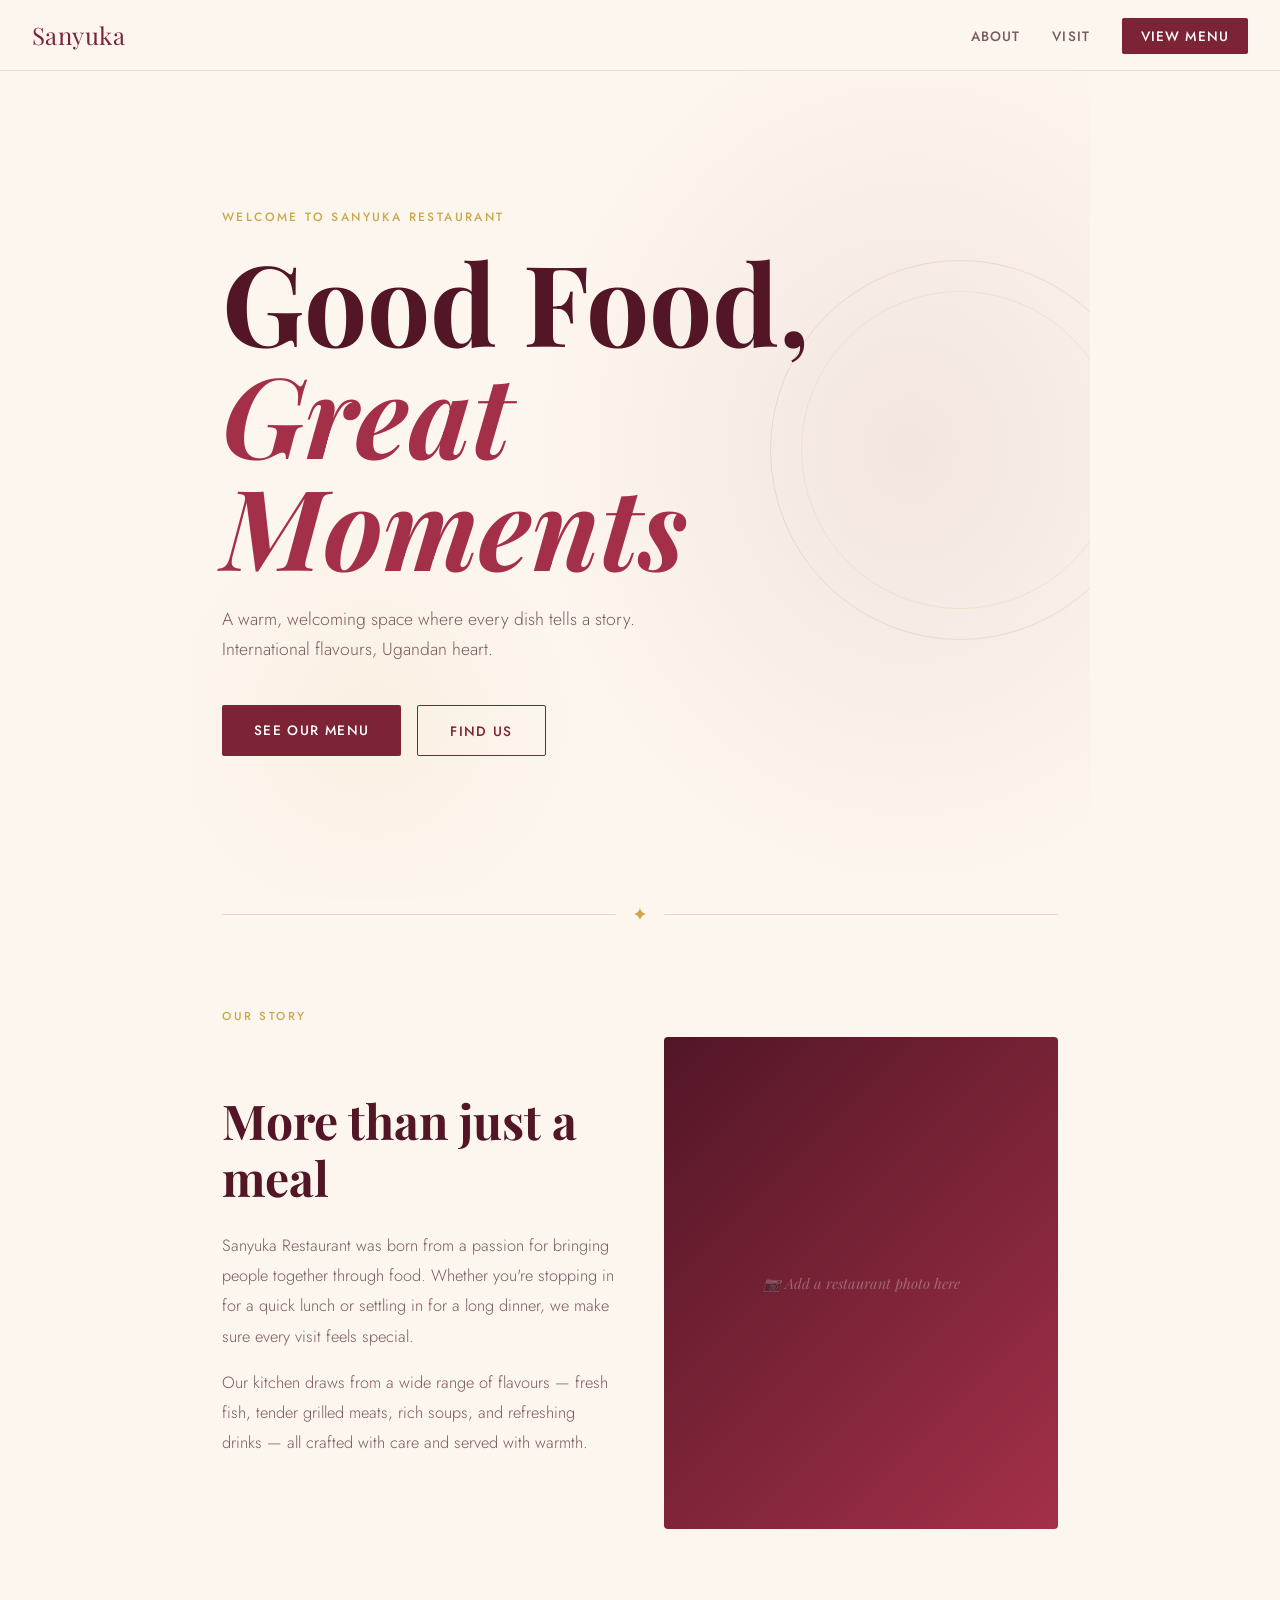
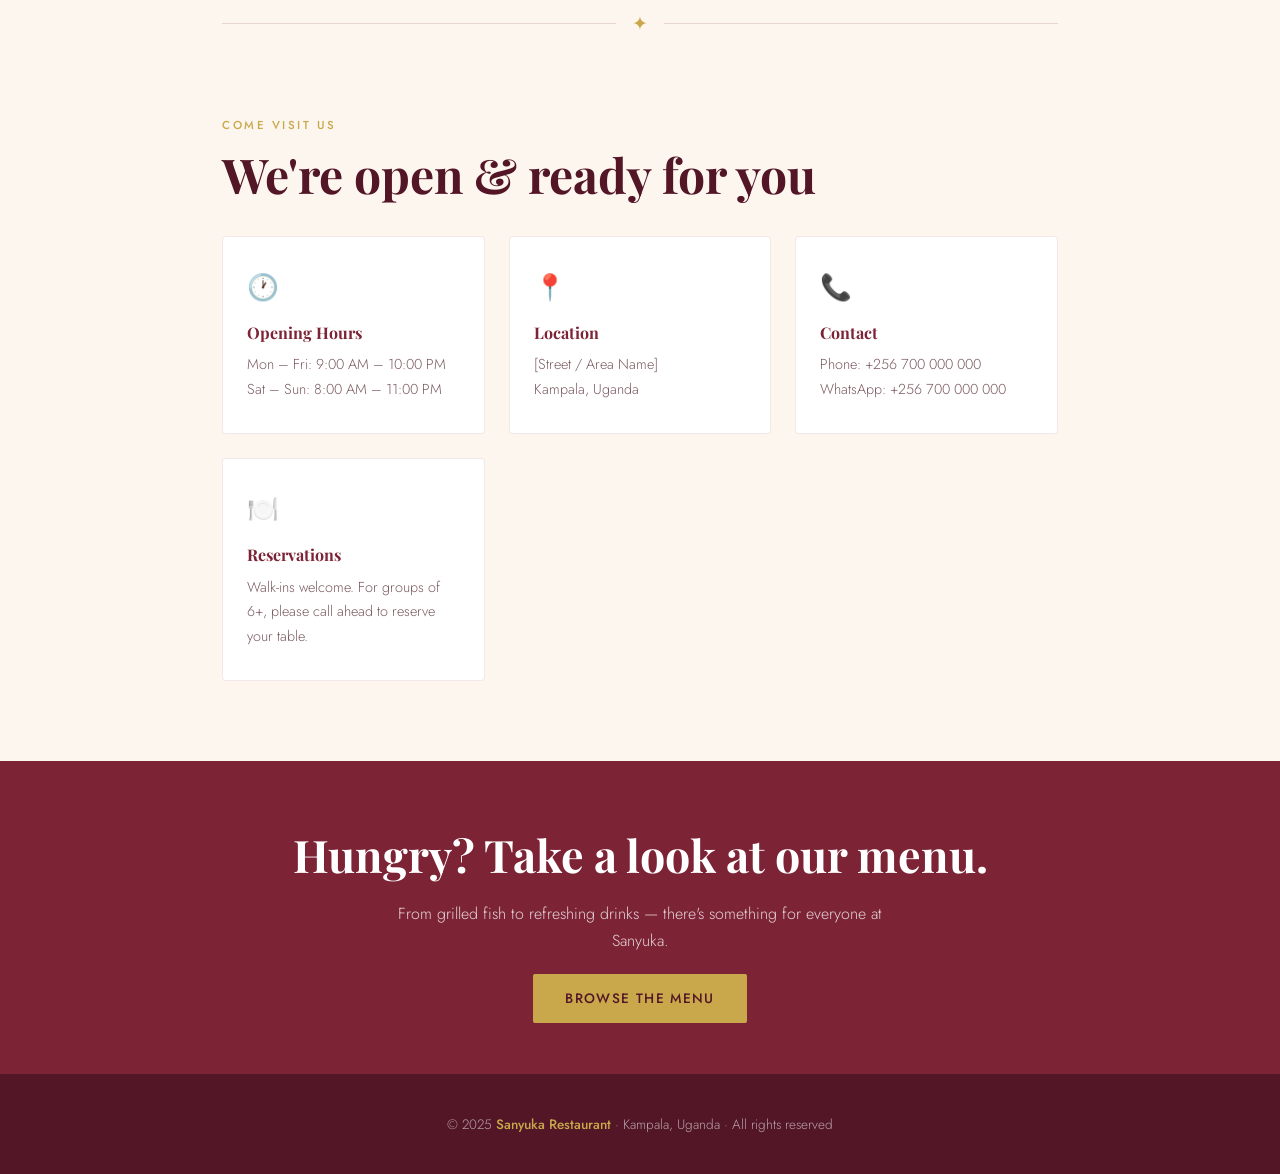
==== index.html @ 858dbd20 "intial" ====
<!DOCTYPE html>
<html lang="en">
<head>
  <meta charset="UTF-8" />
  <meta name="viewport" content="width=device-width, initial-scale=1.0" />
  <title>Sanyuka Restaurant</title>
  <link rel="preconnect" href="https://fonts.googleapis.com" />
  <link rel="preconnect" href="https://fonts.gstatic.com" crossorigin />
  <link href="https://fonts.googleapis.com/css2?family=Playfair+Display:ital,wght@0,400;0,700;1,400&family=Jost:wght@300;400;500&display=swap" rel="stylesheet" />
  <style>
    :root {
      --maroon:       #7c2335;
      --maroon-light: #a33048;
      --maroon-dark:  #521626;
      --cream:        #fdf6ee;
      --gold:         #c9a84c;
      --text:         #2a1a1e;
      --text-muted:   #7a5a60;
      --white:        #ffffff;
    }

    *, *::before, *::after { box-sizing: border-box; margin: 0; padding: 0; }

    html { scroll-behavior: smooth; }

    body {
      font-family: 'Jost', sans-serif;
      background: var(--cream);
      color: var(--text);
      overflow-x: hidden;
    }

    /* ── NAV ── */
    nav {
      position: fixed;
      top: 0; left: 0; right: 0;
      z-index: 100;
      display: flex;
      justify-content: space-between;
      align-items: center;
      padding: 1.2rem 2rem;
      background: rgba(253,246,238,0.92);
      backdrop-filter: blur(8px);
      border-bottom: 1px solid rgba(124,35,53,0.12);
    }

    .nav-logo {
      font-family: 'Playfair Display', serif;
      font-size: 1.5rem;
      color: var(--maroon);
      text-decoration: none;
      letter-spacing: 0.02em;
    }

    .nav-links {
      display: flex;
      gap: 2rem;
      list-style: none;
    }

    .nav-links a {
      text-decoration: none;
      color: var(--text-muted);
      font-size: 0.85rem;
      font-weight: 500;
      letter-spacing: 0.08em;
      text-transform: uppercase;
      transition: color 0.2s;
    }

    .nav-links a:hover { color: var(--maroon); }

    .nav-links .cta {
      background: var(--maroon);
      color: var(--white) !important;
      padding: 0.5rem 1.2rem;
      border-radius: 2px;
    }

    .nav-links .cta:hover { background: var(--maroon-light); }

    /* ── HERO ── */
    .hero {
      min-height: 100vh;
      display: flex;
      flex-direction: column;
      justify-content: center;
      align-items: flex-start;
      padding: 8rem 2rem 4rem;
      position: relative;
      overflow: hidden;
    }

    .hero::before {
      content: '';
      position: absolute;
      inset: 0;
      background:
        radial-gradient(ellipse 60% 70% at 80% 50%, rgba(124,35,53,0.08) 0%, transparent 70%),
        radial-gradient(ellipse 40% 40% at 20% 80%, rgba(201,168,76,0.07) 0%, transparent 60%);
      pointer-events: none;
    }

    .hero-tag {
      font-size: 0.75rem;
      letter-spacing: 0.2em;
      text-transform: uppercase;
      color: var(--gold);
      font-weight: 500;
      margin-bottom: 1.2rem;
      opacity: 0;
      animation: fadeUp 0.8s 0.2s forwards;
    }

    .hero h1 {
      font-family: 'Playfair Display', serif;
      font-size: clamp(3.5rem, 10vw, 7rem);
      line-height: 1.0;
      color: var(--maroon-dark);
      max-width: 700px;
      opacity: 0;
      animation: fadeUp 0.8s 0.4s forwards;
    }

    .hero h1 em {
      font-style: italic;
      color: var(--maroon-light);
    }

    .hero-sub {
      margin-top: 1.5rem;
      font-size: 1.1rem;
      color: var(--text-muted);
      max-width: 420px;
      line-height: 1.7;
      font-weight: 300;
      opacity: 0;
      animation: fadeUp 0.8s 0.6s forwards;
    }

    .hero-actions {
      margin-top: 2.5rem;
      display: flex;
      gap: 1rem;
      flex-wrap: wrap;
      opacity: 0;
      animation: fadeUp 0.8s 0.8s forwards;
    }

    .btn-primary {
      background: var(--maroon);
      color: var(--white);
      padding: 0.9rem 2rem;
      border: none;
      border-radius: 2px;
      font-family: 'Jost', sans-serif;
      font-size: 0.85rem;
      font-weight: 500;
      letter-spacing: 0.1em;
      text-transform: uppercase;
      text-decoration: none;
      cursor: pointer;
      transition: background 0.2s, transform 0.2s;
    }

    .btn-primary:hover { background: var(--maroon-light); transform: translateY(-1px); }

    .btn-outline {
      background: transparent;
      color: var(--maroon);
      padding: 0.9rem 2rem;
      border: 1.5px solid var(--maroon);
      border-radius: 2px;
      font-family: 'Jost', sans-serif;
      font-size: 0.85rem;
      font-weight: 500;
      letter-spacing: 0.1em;
      text-transform: uppercase;
      text-decoration: none;
      cursor: pointer;
      transition: background 0.2s, color 0.2s, transform 0.2s;
    }

    .btn-outline:hover {
      background: var(--maroon);
      color: var(--white);
      transform: translateY(-1px);
    }

    /* decorative line */
    .hero-deco {
      position: absolute;
      right: -60px;
      top: 50%;
      transform: translateY(-50%);
      width: 380px;
      height: 380px;
      border-radius: 50%;
      border: 1px solid rgba(124,35,53,0.1);
      opacity: 0;
      animation: fadeIn 1.2s 1s forwards;
    }

    .hero-deco::before {
      content: '';
      position: absolute;
      inset: 30px;
      border-radius: 50%;
      border: 1px solid rgba(201,168,76,0.15);
    }

    /* ── DIVIDER ── */
    .divider {
      display: flex;
      align-items: center;
      gap: 1rem;
      padding: 0 2rem;
      margin: 0 auto;
      max-width: 900px;
    }

    .divider::before, .divider::after {
      content: '';
      flex: 1;
      height: 1px;
      background: rgba(124,35,53,0.15);
    }

    .divider span {
      color: var(--gold);
      font-size: 1.2rem;
    }

    /* ── SECTIONS ── */
    section {
      padding: 5rem 2rem;
      max-width: 900px;
      margin: 0 auto;
    }

    .section-label {
      font-size: 0.72rem;
      letter-spacing: 0.22em;
      text-transform: uppercase;
      color: var(--gold);
      font-weight: 500;
      margin-bottom: 0.8rem;
    }

    .section-title {
      font-family: 'Playfair Display', serif;
      font-size: clamp(2rem, 5vw, 3rem);
      color: var(--maroon-dark);
      line-height: 1.2;
      margin-bottom: 1.5rem;
    }

    /* ── ABOUT ── */
    .about-grid {
      display: grid;
      grid-template-columns: 1fr 1fr;
      gap: 3rem;
      align-items: center;
    }

    .about-text p {
      color: var(--text-muted);
      line-height: 1.85;
      font-weight: 300;
      font-size: 1.02rem;
      margin-bottom: 1rem;
    }

    .about-img {
      aspect-ratio: 4/5;
      background: linear-gradient(135deg, var(--maroon-dark), var(--maroon-light));
      border-radius: 4px;
      display: flex;
      align-items: center;
      justify-content: center;
      color: rgba(255,255,255,0.3);
      font-family: 'Playfair Display', serif;
      font-style: italic;
      font-size: 0.9rem;
      text-align: center;
      padding: 2rem;
    }

    /* ── INFO CARDS ── */
    .info-grid {
      display: grid;
      grid-template-columns: repeat(auto-fit, minmax(220px, 1fr));
      gap: 1.5rem;
      margin-top: 2rem;
    }

    .info-card {
      background: var(--white);
      border: 1px solid rgba(124,35,53,0.1);
      border-radius: 4px;
      padding: 2rem 1.5rem;
      transition: box-shadow 0.2s, transform 0.2s;
    }

    .info-card:hover {
      box-shadow: 0 8px 32px rgba(124,35,53,0.1);
      transform: translateY(-2px);
    }

    .info-icon {
      font-size: 1.6rem;
      margin-bottom: 1rem;
    }

    .info-card h3 {
      font-family: 'Playfair Display', serif;
      font-size: 1rem;
      color: var(--maroon);
      margin-bottom: 0.6rem;
    }

    .info-card p {
      color: var(--text-muted);
      font-size: 0.9rem;
      line-height: 1.7;
      font-weight: 300;
    }

    /* ── HIGHLIGHT STRIP ── */
    .strip {
      background: var(--maroon);
      color: var(--white);
      text-align: center;
      padding: 4rem 2rem;
    }

    .strip h2 {
      font-family: 'Playfair Display', serif;
      font-size: clamp(1.8rem, 4vw, 2.8rem);
      margin-bottom: 1rem;
    }

    .strip p {
      font-size: 1rem;
      font-weight: 300;
      opacity: 0.8;
      max-width: 500px;
      margin: 0 auto 2rem;
      line-height: 1.7;
    }

    .strip .btn-primary {
      background: var(--gold);
      color: var(--maroon-dark);
    }

    .strip .btn-primary:hover { background: #d4b055; }

    /* ── FOOTER ── */
    footer {
      background: var(--maroon-dark);
      color: rgba(255,255,255,0.6);
      text-align: center;
      padding: 2.5rem 2rem;
      font-size: 0.85rem;
      font-weight: 300;
    }

    footer strong {
      color: var(--gold);
      font-weight: 500;
    }

    /* ── ANIMATIONS ── */
    @keyframes fadeUp {
      from { opacity: 0; transform: translateY(24px); }
      to   { opacity: 1; transform: translateY(0); }
    }

    @keyframes fadeIn {
      from { opacity: 0; }
      to   { opacity: 1; }
    }

    /* ── MOBILE ── */
    @media (max-width: 640px) {
      .nav-links { gap: 1rem; }
      .nav-links li:not(:last-child) { display: none; }

      .about-grid { grid-template-columns: 1fr; }
      .about-img { aspect-ratio: 16/9; }

      .hero { padding-top: 6rem; }
      .hero-deco { display: none; }
    }
  </style>
</head>
<body>

  <!-- NAV -->
  <nav>
    <a href="index.html" class="nav-logo">Sanyuka</a>
    <ul class="nav-links">
      <li><a href="#about">About</a></li>
      <li><a href="#visit">Visit</a></li>
      <li><a href="menu.html" class="cta">View Menu</a></li>
    </ul>
  </nav>

  <!-- HERO -->
  <section class="hero">
    <p class="hero-tag">Welcome to Sanyuka Restaurant</p>
    <h1>Good Food,<br /><em>Great Moments</em></h1>
    <p class="hero-sub">
      <!-- PLACEHOLDER: Add a 1–2 sentence description of the restaurant -->
      A warm, welcoming space where every dish tells a story. International flavours, Ugandan heart.
    </p>
    <div class="hero-actions">
      <a href="menu.html" class="btn-primary">See Our Menu</a>
      <a href="#visit" class="btn-outline">Find Us</a>
    </div>
    <div class="hero-deco"></div>
  </section>

  <div class="divider"><span>✦</span></div>

  <!-- ABOUT -->
  <section id="about">
    <p class="section-label">Our Story</p>
    <div class="about-grid">
      <div class="about-text">
        <h2 class="section-title">More than just a meal</h2>
        <p>
          <!-- PLACEHOLDER: Replace with real restaurant story -->
          Sanyuka Restaurant was born from a passion for bringing people together through food. Whether you're stopping in for a quick lunch or settling in for a long dinner, we make sure every visit feels special.
        </p>
        <p>
          <!-- PLACEHOLDER: Optional second paragraph -->
          Our kitchen draws from a wide range of flavours — fresh fish, tender grilled meats, rich soups, and refreshing drinks — all crafted with care and served with warmth.
        </p>
      </div>
      <div class="about-img">
        <!-- PLACEHOLDER: Replace with an actual restaurant photo -->
        📷 Add a restaurant photo here
      </div>
    </div>
  </section>

  <div class="divider"><span>✦</span></div>

  <!-- VISIT INFO -->
  <section id="visit">
    <p class="section-label">Come Visit Us</p>
    <h2 class="section-title">We're open & ready for you</h2>
    <div class="info-grid">

      <div class="info-card">
        <div class="info-icon">🕐</div>
        <h3>Opening Hours</h3>
        <p>
          <!-- PLACEHOLDER: Replace with actual hours -->
          Mon – Fri: 9:00 AM – 10:00 PM<br />
          Sat – Sun: 8:00 AM – 11:00 PM
        </p>
      </div>

      <div class="info-card">
        <div class="info-icon">📍</div>
        <h3>Location</h3>
        <p>
          <!-- PLACEHOLDER: Replace with real address -->
          [Street / Area Name]<br />
          Kampala, Uganda
        </p>
      </div>

      <div class="info-card">
        <div class="info-icon">📞</div>
        <h3>Contact</h3>
        <p>
          <!-- PLACEHOLDER: Replace with real number -->
          Phone: +256 700 000 000<br />
          WhatsApp: +256 700 000 000
        </p>
      </div>

      <div class="info-card">
        <div class="info-icon">🍽️</div>
        <h3>Reservations</h3>
        <p>
          <!-- PLACEHOLDER: Update if reservations policy changes -->
          Walk-ins welcome. For groups of 6+, please call ahead to reserve your table.
        </p>
      </div>

    </div>
  </section>

  <!-- STRIP CTA -->
  <div class="strip">
    <h2>Hungry? Take a look at our menu.</h2>
    <p>From grilled fish to refreshing drinks — there's something for everyone at Sanyuka.</p>
    <a href="menu.html" class="btn-primary">Browse the Menu</a>
  </div>

  <!-- FOOTER -->
  <footer>
    <p>© 2025 <strong>Sanyuka Restaurant</strong> · Kampala, Uganda · All rights reserved</p>
  </footer>

</body>
</html>
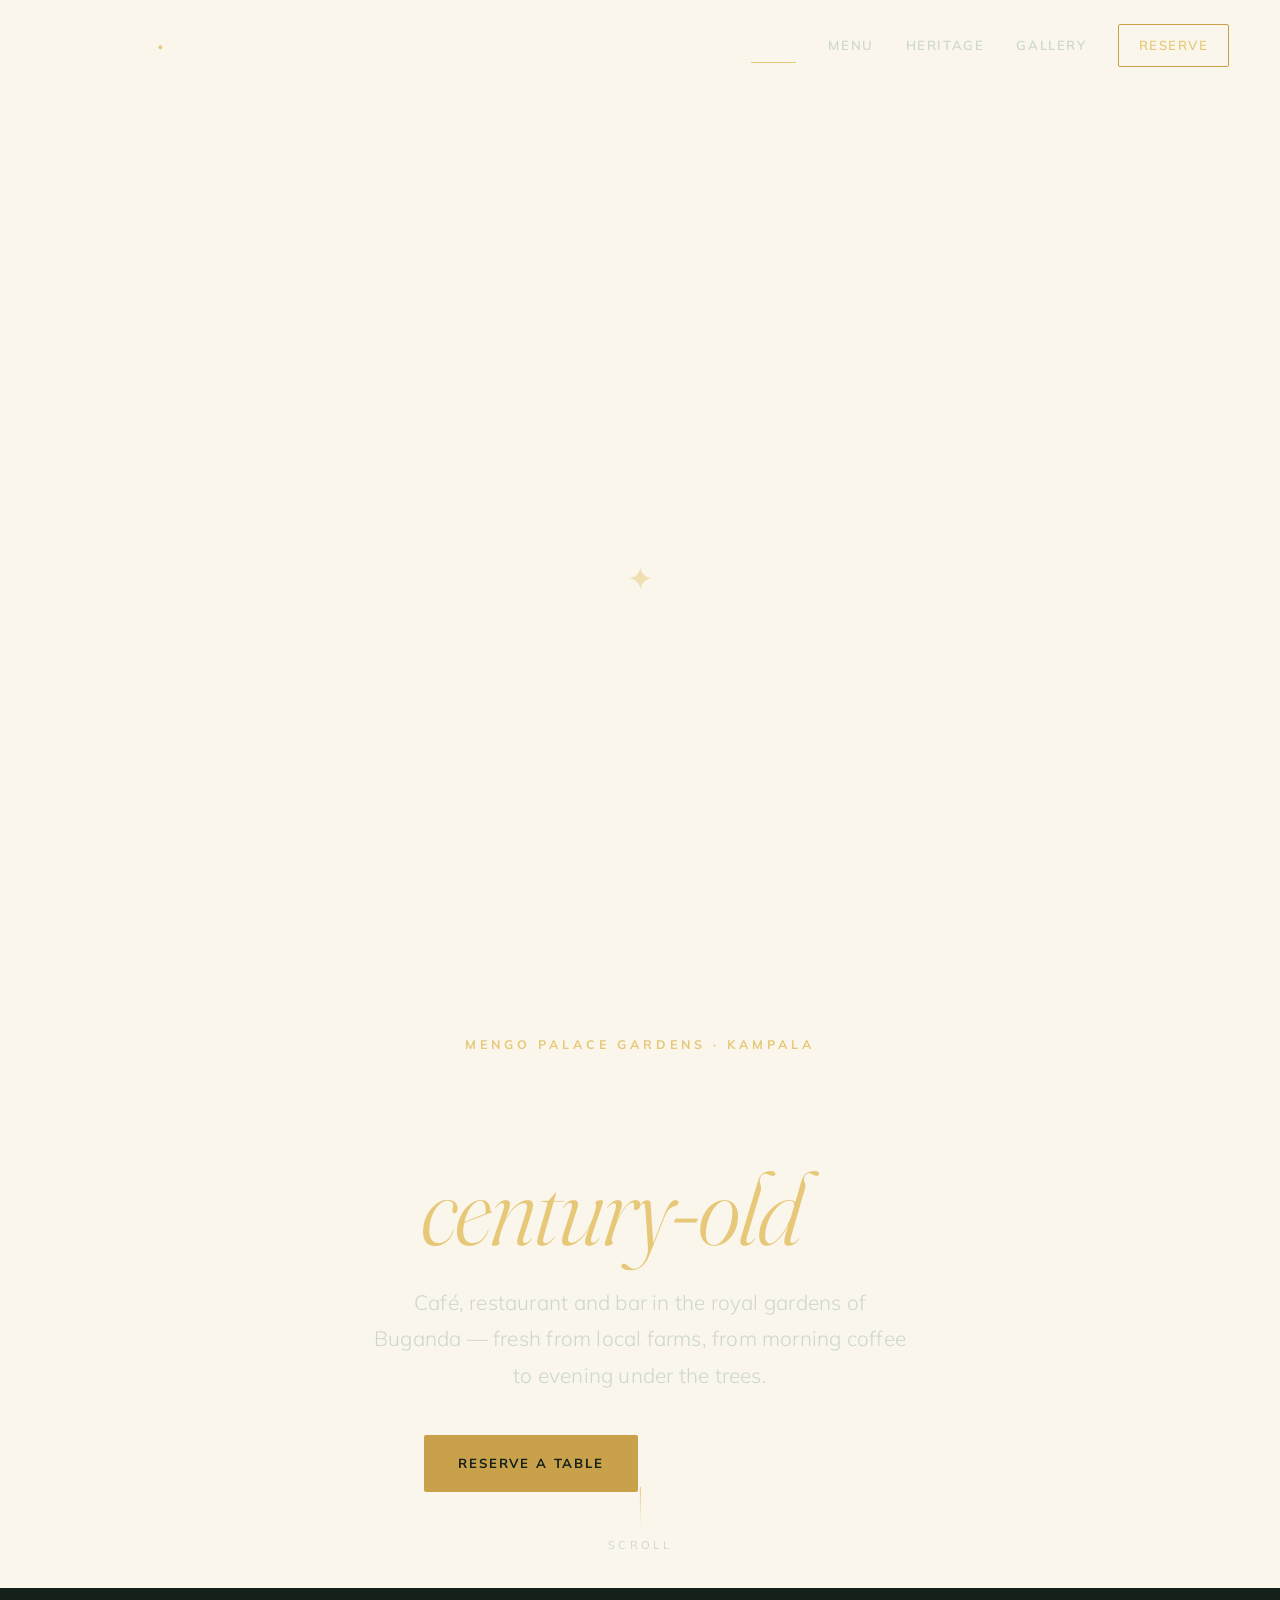
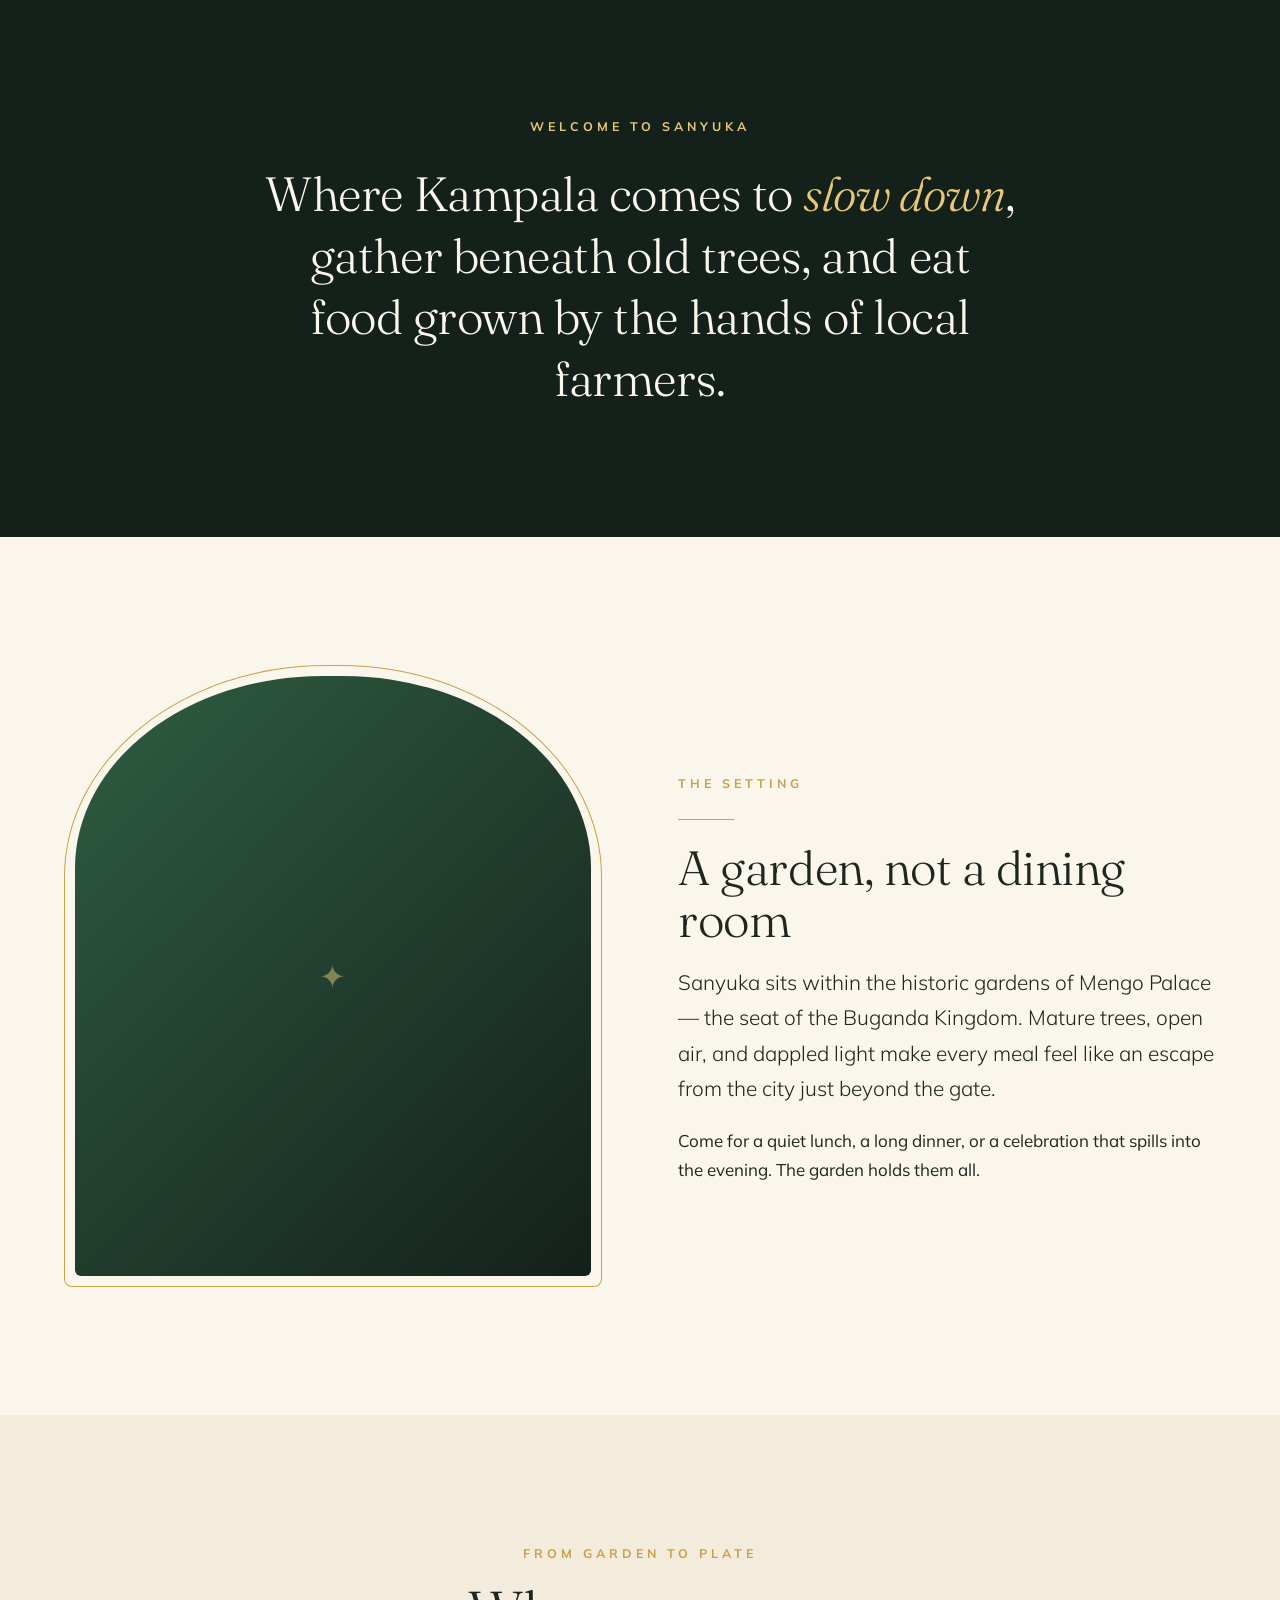
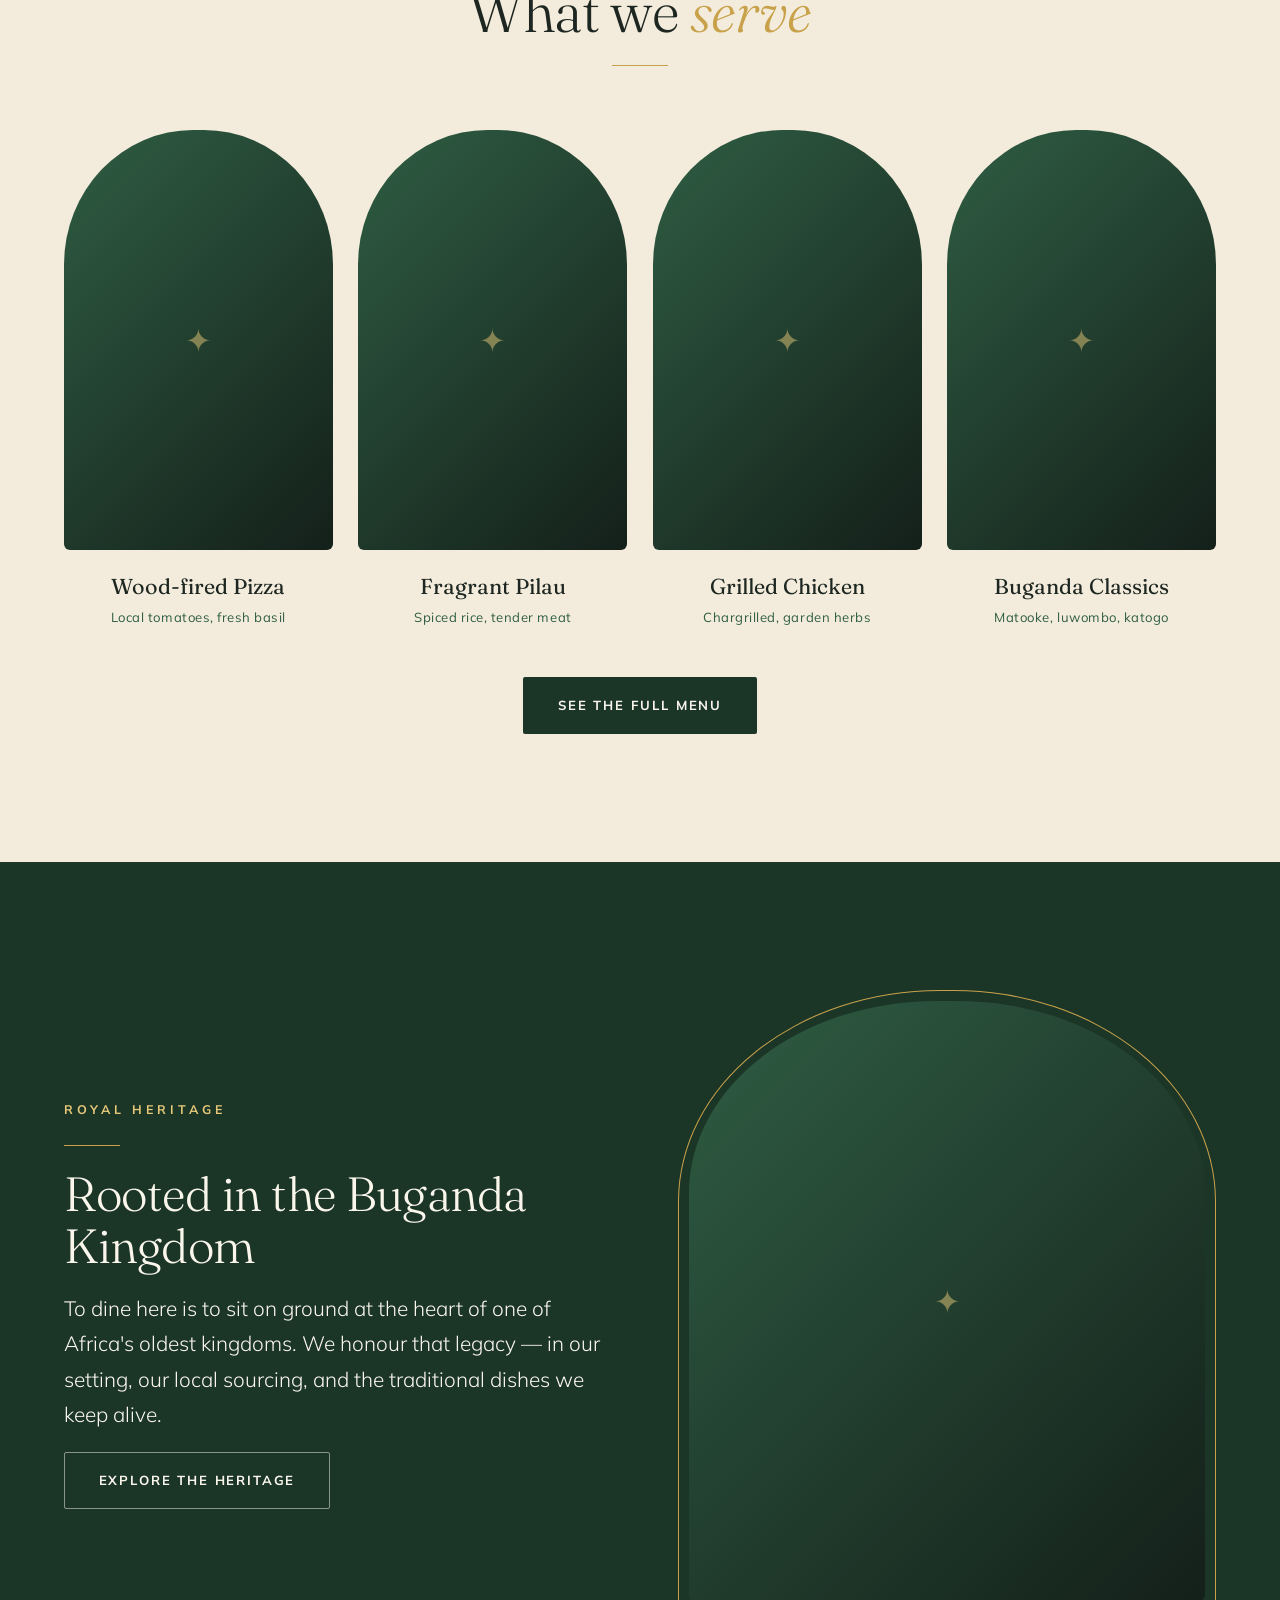
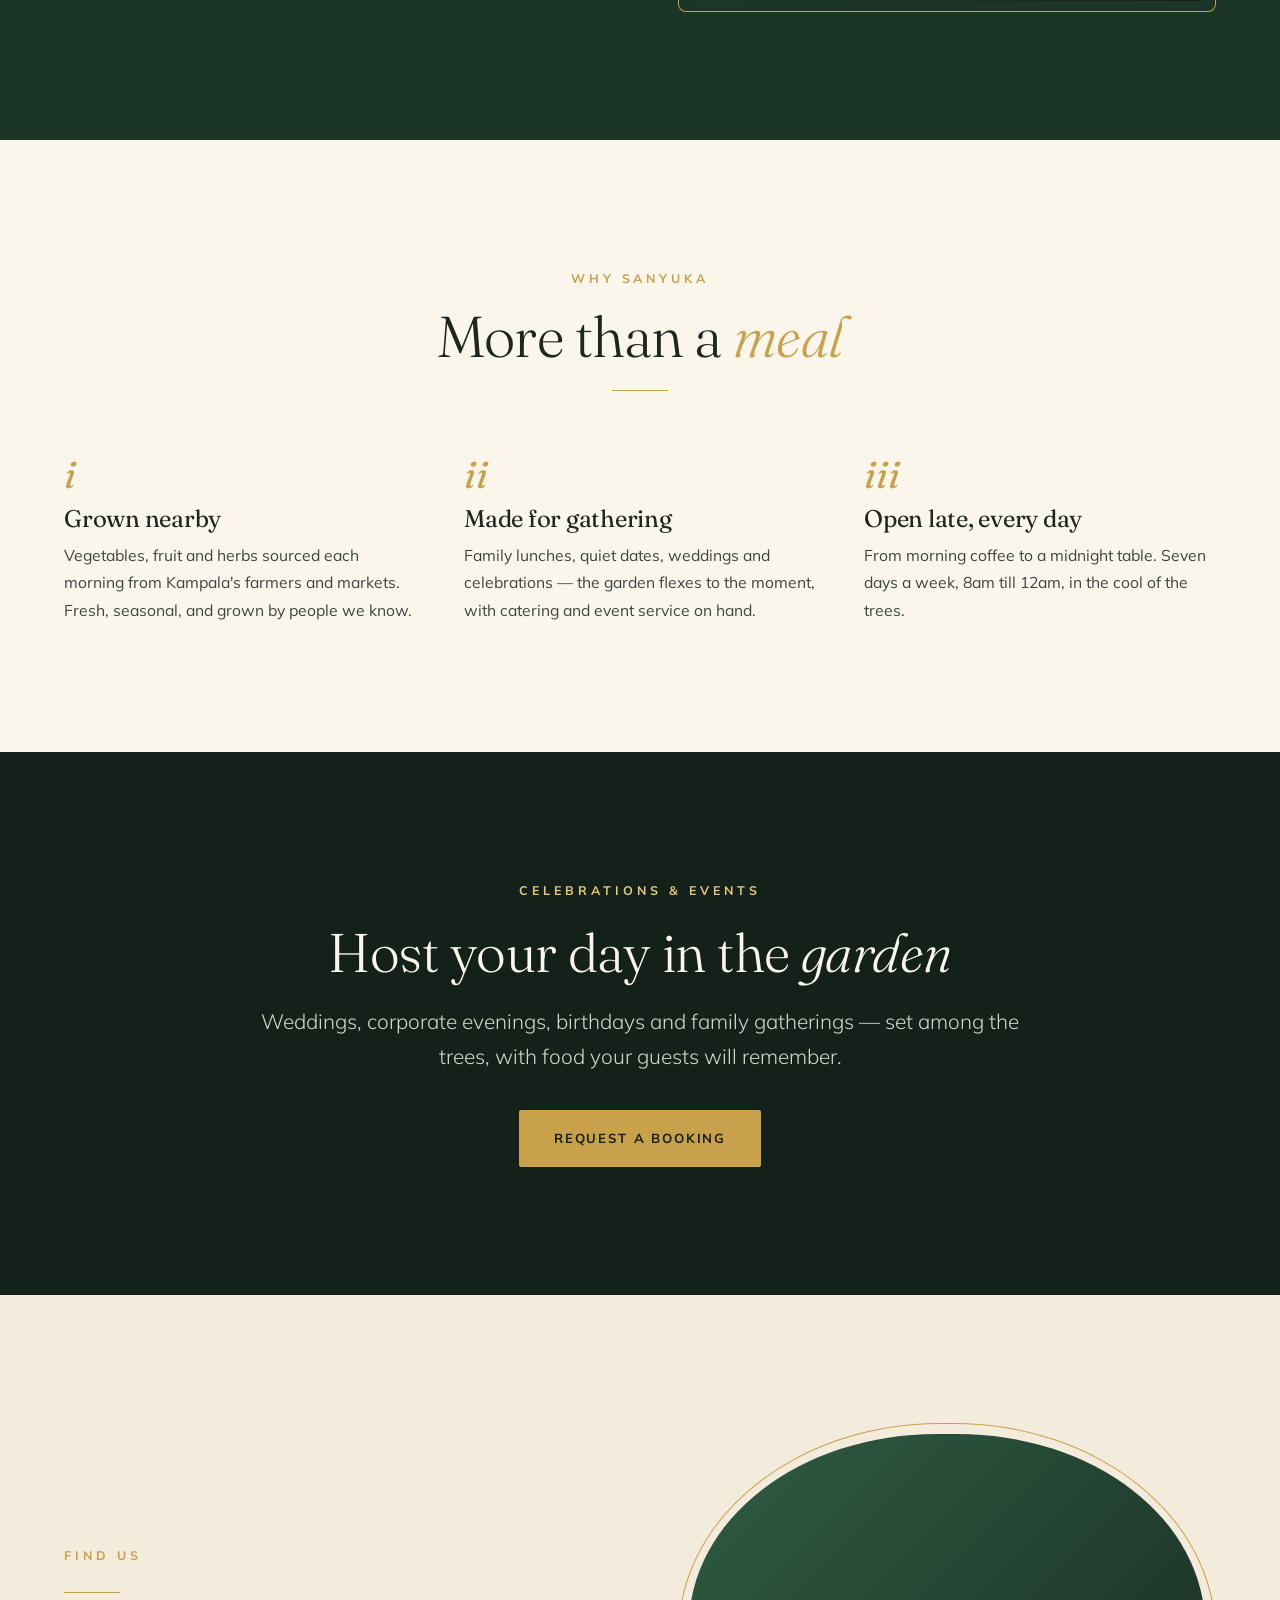
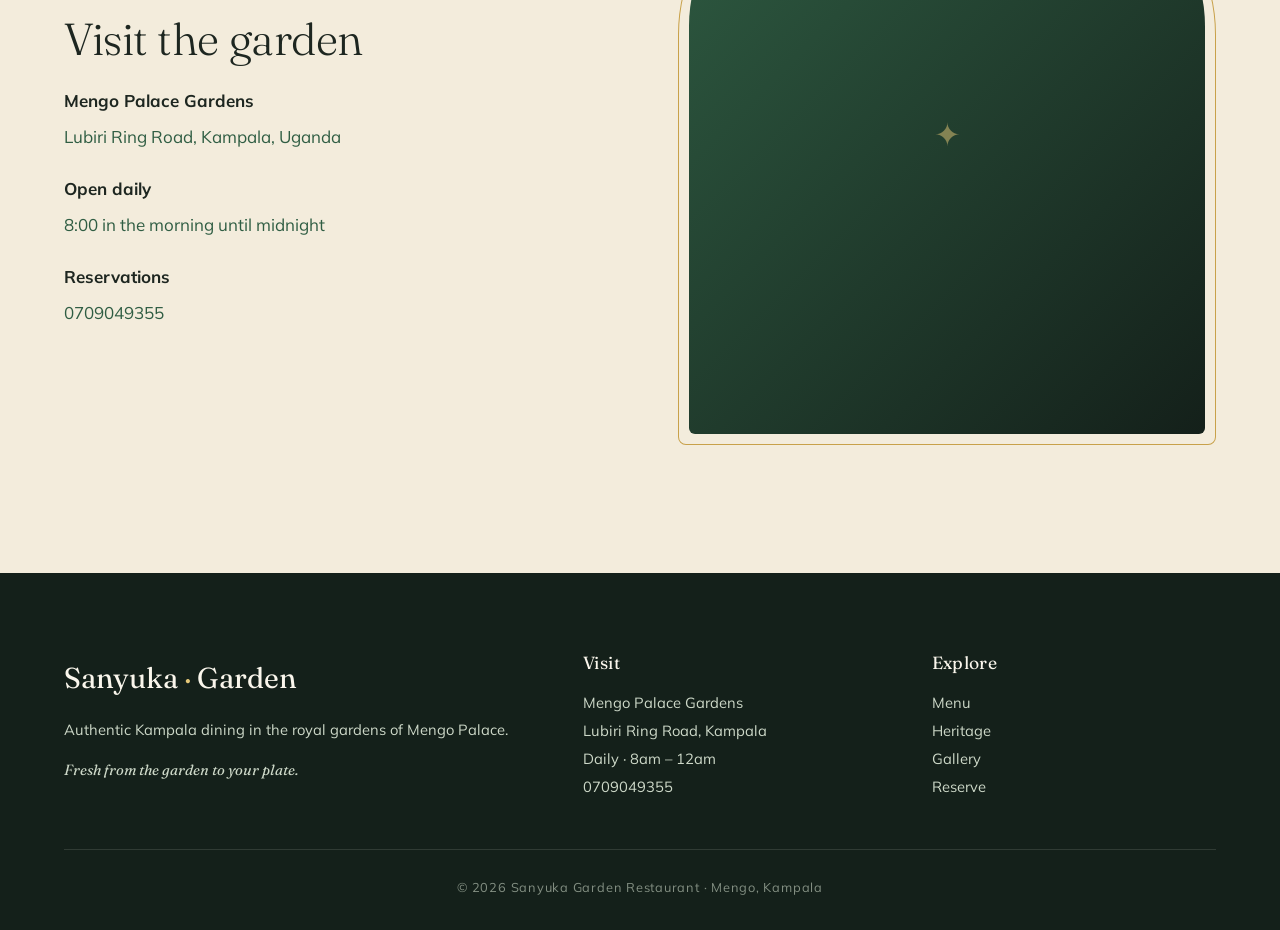
==== commit ec181e49: "2" ====
--- a/index.html
+++ b/index.html
@@ -1,512 +1,206 @@
 <!DOCTYPE html>
 <html lang="en">
 <head>
-  <meta charset="UTF-8" />
-  <meta name="viewport" content="width=device-width, initial-scale=1.0" />
-  <title>Sanyuka Restaurant</title>
-  <link rel="preconnect" href="https://fonts.googleapis.com" />
-  <link rel="preconnect" href="https://fonts.gstatic.com" crossorigin />
-  <link href="https://fonts.googleapis.com/css2?family=Playfair+Display:ital,wght@0,400;0,700;1,400&family=Jost:wght@300;400;500&display=swap" rel="stylesheet" />
-  <style>
-    :root {
-      --maroon:       #7c2335;
-      --maroon-light: #a33048;
-      --maroon-dark:  #521626;
-      --cream:        #fdf6ee;
-      --gold:         #c9a84c;
-      --text:         #2a1a1e;
-      --text-muted:   #7a5a60;
-      --white:        #ffffff;
-    }
-
-    *, *::before, *::after { box-sizing: border-box; margin: 0; padding: 0; }
-
-    html { scroll-behavior: smooth; }
-
-    body {
-      font-family: 'Jost', sans-serif;
-      background: var(--cream);
-      color: var(--text);
-      overflow-x: hidden;
-    }
-
-    /* ── NAV ── */
-    nav {
-      position: fixed;
-      top: 0; left: 0; right: 0;
-      z-index: 100;
-      display: flex;
-      justify-content: space-between;
-      align-items: center;
-      padding: 1.2rem 2rem;
-      background: rgba(253,246,238,0.92);
-      backdrop-filter: blur(8px);
-      border-bottom: 1px solid rgba(124,35,53,0.12);
-    }
-
-    .nav-logo {
-      font-family: 'Playfair Display', serif;
-      font-size: 1.5rem;
-      color: var(--maroon);
-      text-decoration: none;
-      letter-spacing: 0.02em;
-    }
-
-    .nav-links {
-      display: flex;
-      gap: 2rem;
-      list-style: none;
-    }
-
-    .nav-links a {
-      text-decoration: none;
-      color: var(--text-muted);
-      font-size: 0.85rem;
-      font-weight: 500;
-      letter-spacing: 0.08em;
-      text-transform: uppercase;
-      transition: color 0.2s;
-    }
-
-    .nav-links a:hover { color: var(--maroon); }
-
-    .nav-links .cta {
-      background: var(--maroon);
-      color: var(--white) !important;
-      padding: 0.5rem 1.2rem;
-      border-radius: 2px;
-    }
-
-    .nav-links .cta:hover { background: var(--maroon-light); }
-
-    /* ── HERO ── */
-    .hero {
-      min-height: 100vh;
-      display: flex;
-      flex-direction: column;
-      justify-content: center;
-      align-items: flex-start;
-      padding: 8rem 2rem 4rem;
-      position: relative;
-      overflow: hidden;
-    }
-
-    .hero::before {
-      content: '';
-      position: absolute;
-      inset: 0;
-      background:
-        radial-gradient(ellipse 60% 70% at 80% 50%, rgba(124,35,53,0.08) 0%, transparent 70%),
-        radial-gradient(ellipse 40% 40% at 20% 80%, rgba(201,168,76,0.07) 0%, transparent 60%);
-      pointer-events: none;
-    }
-
-    .hero-tag {
-      font-size: 0.75rem;
-      letter-spacing: 0.2em;
-      text-transform: uppercase;
-      color: var(--gold);
-      font-weight: 500;
-      margin-bottom: 1.2rem;
-      opacity: 0;
-      animation: fadeUp 0.8s 0.2s forwards;
-    }
-
-    .hero h1 {
-      font-family: 'Playfair Display', serif;
-      font-size: clamp(3.5rem, 10vw, 7rem);
-      line-height: 1.0;
-      color: var(--maroon-dark);
-      max-width: 700px;
-      opacity: 0;
-      animation: fadeUp 0.8s 0.4s forwards;
-    }
-
-    .hero h1 em {
-      font-style: italic;
-      color: var(--maroon-light);
-    }
-
-    .hero-sub {
-      margin-top: 1.5rem;
-      font-size: 1.1rem;
-      color: var(--text-muted);
-      max-width: 420px;
-      line-height: 1.7;
-      font-weight: 300;
-      opacity: 0;
-      animation: fadeUp 0.8s 0.6s forwards;
-    }
-
-    .hero-actions {
-      margin-top: 2.5rem;
-      display: flex;
-      gap: 1rem;
-      flex-wrap: wrap;
-      opacity: 0;
-      animation: fadeUp 0.8s 0.8s forwards;
-    }
-
-    .btn-primary {
-      background: var(--maroon);
-      color: var(--white);
-      padding: 0.9rem 2rem;
-      border: none;
-      border-radius: 2px;
-      font-family: 'Jost', sans-serif;
-      font-size: 0.85rem;
-      font-weight: 500;
-      letter-spacing: 0.1em;
-      text-transform: uppercase;
-      text-decoration: none;
-      cursor: pointer;
-      transition: background 0.2s, transform 0.2s;
-    }
-
-    .btn-primary:hover { background: var(--maroon-light); transform: translateY(-1px); }
-
-    .btn-outline {
-      background: transparent;
-      color: var(--maroon);
-      padding: 0.9rem 2rem;
-      border: 1.5px solid var(--maroon);
-      border-radius: 2px;
-      font-family: 'Jost', sans-serif;
-      font-size: 0.85rem;
-      font-weight: 500;
-      letter-spacing: 0.1em;
-      text-transform: uppercase;
-      text-decoration: none;
-      cursor: pointer;
-      transition: background 0.2s, color 0.2s, transform 0.2s;
-    }
-
-    .btn-outline:hover {
-      background: var(--maroon);
-      color: var(--white);
-      transform: translateY(-1px);
-    }
-
-    /* decorative line */
-    .hero-deco {
-      position: absolute;
-      right: -60px;
-      top: 50%;
-      transform: translateY(-50%);
-      width: 380px;
-      height: 380px;
-      border-radius: 50%;
-      border: 1px solid rgba(124,35,53,0.1);
-      opacity: 0;
-      animation: fadeIn 1.2s 1s forwards;
-    }
-
-    .hero-deco::before {
-      content: '';
-      position: absolute;
-      inset: 30px;
-      border-radius: 50%;
-      border: 1px solid rgba(201,168,76,0.15);
-    }
-
-    /* ── DIVIDER ── */
-    .divider {
-      display: flex;
-      align-items: center;
-      gap: 1rem;
-      padding: 0 2rem;
-      margin: 0 auto;
-      max-width: 900px;
-    }
-
-    .divider::before, .divider::after {
-      content: '';
-      flex: 1;
-      height: 1px;
-      background: rgba(124,35,53,0.15);
-    }
-
-    .divider span {
-      color: var(--gold);
-      font-size: 1.2rem;
-    }
-
-    /* ── SECTIONS ── */
-    section {
-      padding: 5rem 2rem;
-      max-width: 900px;
-      margin: 0 auto;
-    }
-
-    .section-label {
-      font-size: 0.72rem;
-      letter-spacing: 0.22em;
-      text-transform: uppercase;
-      color: var(--gold);
-      font-weight: 500;
-      margin-bottom: 0.8rem;
-    }
-
-    .section-title {
-      font-family: 'Playfair Display', serif;
-      font-size: clamp(2rem, 5vw, 3rem);
-      color: var(--maroon-dark);
-      line-height: 1.2;
-      margin-bottom: 1.5rem;
-    }
-
-    /* ── ABOUT ── */
-    .about-grid {
-      display: grid;
-      grid-template-columns: 1fr 1fr;
-      gap: 3rem;
-      align-items: center;
-    }
-
-    .about-text p {
-      color: var(--text-muted);
-      line-height: 1.85;
-      font-weight: 300;
-      font-size: 1.02rem;
-      margin-bottom: 1rem;
-    }
-
-    .about-img {
-      aspect-ratio: 4/5;
-      background: linear-gradient(135deg, var(--maroon-dark), var(--maroon-light));
-      border-radius: 4px;
-      display: flex;
-      align-items: center;
-      justify-content: center;
-      color: rgba(255,255,255,0.3);
-      font-family: 'Playfair Display', serif;
-      font-style: italic;
-      font-size: 0.9rem;
-      text-align: center;
-      padding: 2rem;
-    }
-
-    /* ── INFO CARDS ── */
-    .info-grid {
-      display: grid;
-      grid-template-columns: repeat(auto-fit, minmax(220px, 1fr));
-      gap: 1.5rem;
-      margin-top: 2rem;
-    }
-
-    .info-card {
-      background: var(--white);
-      border: 1px solid rgba(124,35,53,0.1);
-      border-radius: 4px;
-      padding: 2rem 1.5rem;
-      transition: box-shadow 0.2s, transform 0.2s;
-    }
-
-    .info-card:hover {
-      box-shadow: 0 8px 32px rgba(124,35,53,0.1);
-      transform: translateY(-2px);
-    }
-
-    .info-icon {
-      font-size: 1.6rem;
-      margin-bottom: 1rem;
-    }
-
-    .info-card h3 {
-      font-family: 'Playfair Display', serif;
-      font-size: 1rem;
-      color: var(--maroon);
-      margin-bottom: 0.6rem;
-    }
-
-    .info-card p {
-      color: var(--text-muted);
-      font-size: 0.9rem;
-      line-height: 1.7;
-      font-weight: 300;
-    }
-
-    /* ── HIGHLIGHT STRIP ── */
-    .strip {
-      background: var(--maroon);
-      color: var(--white);
-      text-align: center;
-      padding: 4rem 2rem;
-    }
-
-    .strip h2 {
-      font-family: 'Playfair Display', serif;
-      font-size: clamp(1.8rem, 4vw, 2.8rem);
-      margin-bottom: 1rem;
-    }
-
-    .strip p {
-      font-size: 1rem;
-      font-weight: 300;
-      opacity: 0.8;
-      max-width: 500px;
-      margin: 0 auto 2rem;
-      line-height: 1.7;
-    }
-
-    .strip .btn-primary {
-      background: var(--gold);
-      color: var(--maroon-dark);
-    }
-
-    .strip .btn-primary:hover { background: #d4b055; }
-
-    /* ── FOOTER ── */
-    footer {
-      background: var(--maroon-dark);
-      color: rgba(255,255,255,0.6);
-      text-align: center;
-      padding: 2.5rem 2rem;
-      font-size: 0.85rem;
-      font-weight: 300;
-    }
-
-    footer strong {
-      color: var(--gold);
-      font-weight: 500;
-    }
-
-    /* ── ANIMATIONS ── */
-    @keyframes fadeUp {
-      from { opacity: 0; transform: translateY(24px); }
-      to   { opacity: 1; transform: translateY(0); }
-    }
-
-    @keyframes fadeIn {
-      from { opacity: 0; }
-      to   { opacity: 1; }
-    }
-
-    /* ── MOBILE ── */
-    @media (max-width: 640px) {
-      .nav-links { gap: 1rem; }
-      .nav-links li:not(:last-child) { display: none; }
-
-      .about-grid { grid-template-columns: 1fr; }
-      .about-img { aspect-ratio: 16/9; }
-
-      .hero { padding-top: 6rem; }
-      .hero-deco { display: none; }
-    }
-  </style>
+<meta charset="UTF-8">
+<meta name="viewport" content="width=device-width, initial-scale=1.0">
+<title>Sanyuka Garden Restaurant — Dining in the Royal Gardens of Mengo</title>
+<meta name="description" content="Authentic Kampala dining beneath century-old trees in the royal gardens of Mengo Palace. Locally sourced food, Buganda heritage, garden events.">
+<link rel="stylesheet" href="styles.css">
 </head>
 <body>
 
-  <!-- NAV -->
-  <nav>
-    <a href="index.html" class="nav-logo">Sanyuka</a>
-    <ul class="nav-links">
-      <li><a href="#about">About</a></li>
-      <li><a href="#visit">Visit</a></li>
-      <li><a href="menu.html" class="cta">View Menu</a></li>
-    </ul>
-  </nav>
-
-  <!-- HERO -->
-  <section class="hero">
-    <p class="hero-tag">Welcome to Sanyuka Restaurant</p>
-    <h1>Good Food,<br /><em>Great Moments</em></h1>
-    <p class="hero-sub">
-      <!-- PLACEHOLDER: Add a 1–2 sentence description of the restaurant -->
-      A warm, welcoming space where every dish tells a story. International flavours, Ugandan heart.
-    </p>
-    <div class="hero-actions">
-      <a href="menu.html" class="btn-primary">See Our Menu</a>
-      <a href="#visit" class="btn-outline">Find Us</a>
-    </div>
-    <div class="hero-deco"></div>
-  </section>
-
-  <div class="divider"><span>✦</span></div>
-
-  <!-- ABOUT -->
-  <section id="about">
-    <p class="section-label">Our Story</p>
-    <div class="about-grid">
-      <div class="about-text">
-        <h2 class="section-title">More than just a meal</h2>
-        <p>
-          <!-- PLACEHOLDER: Replace with real restaurant story -->
-          Sanyuka Restaurant was born from a passion for bringing people together through food. Whether you're stopping in for a quick lunch or settling in for a long dinner, we make sure every visit feels special.
-        </p>
-        <p>
-          <!-- PLACEHOLDER: Optional second paragraph -->
-          Our kitchen draws from a wide range of flavours — fresh fish, tender grilled meats, rich soups, and refreshing drinks — all crafted with care and served with warmth.
-        </p>
-      </div>
-      <div class="about-img">
-        <!-- PLACEHOLDER: Replace with an actual restaurant photo -->
-        📷 Add a restaurant photo here
-      </div>
-    </div>
-  </section>
-
-  <div class="divider"><span>✦</span></div>
-
-  <!-- VISIT INFO -->
-  <section id="visit">
-    <p class="section-label">Come Visit Us</p>
-    <h2 class="section-title">We're open & ready for you</h2>
-    <div class="info-grid">
-
-      <div class="info-card">
-        <div class="info-icon">🕐</div>
-        <h3>Opening Hours</h3>
-        <p>
-          <!-- PLACEHOLDER: Replace with actual hours -->
-          Mon – Fri: 9:00 AM – 10:00 PM<br />
-          Sat – Sun: 8:00 AM – 11:00 PM
-        </p>
-      </div>
-
-      <div class="info-card">
-        <div class="info-icon">📍</div>
-        <h3>Location</h3>
-        <p>
-          <!-- PLACEHOLDER: Replace with real address -->
-          [Street / Area Name]<br />
-          Kampala, Uganda
-        </p>
-      </div>
-
-      <div class="info-card">
-        <div class="info-icon">📞</div>
-        <h3>Contact</h3>
-        <p>
-          <!-- PLACEHOLDER: Replace with real number -->
-          Phone: +256 700 000 000<br />
-          WhatsApp: +256 700 000 000
-        </p>
-      </div>
-
-      <div class="info-card">
-        <div class="info-icon">🍽️</div>
-        <h3>Reservations</h3>
-        <p>
-          <!-- PLACEHOLDER: Update if reservations policy changes -->
-          Walk-ins welcome. For groups of 6+, please call ahead to reserve your table.
-        </p>
-      </div>
-
-    </div>
-  </section>
-
-  <!-- STRIP CTA -->
-  <div class="strip">
-    <h2>Hungry? Take a look at our menu.</h2>
-    <p>From grilled fish to refreshing drinks — there's something for everyone at Sanyuka.</p>
-    <a href="menu.html" class="btn-primary">Browse the Menu</a>
-  </div>
-
-  <!-- FOOTER -->
-  <footer>
-    <p>© 2025 <strong>Sanyuka Restaurant</strong> · Kampala, Uganda · All rights reserved</p>
-  </footer>
-
+<!-- NAV -->
+<nav class="nav">
+  <a href="index.html" class="nav-logo">Sanyuka <span class="mark">·</span> Garden</a>
+  <button class="nav-toggle" aria-label="Menu">☰</button>
+  <div class="nav-links">
+    <a href="index.html" class="active">Home</a>
+    <a href="menu.html">Menu</a>
+    <a href="buganda.html">Heritage</a>
+    <a href="gallery.html">Gallery</a>
+    <a href="booking.html" class="nav-book">Reserve</a>
+  </div>
+</nav>
+
+<!-- HERO -->
+<header class="hero">
+  <div class="hero-media">
+    <img src="https://images.unsplash.com/photo-1600891964092-4316c288032e?w=1800&q=80&auto=format&fit=crop" alt="Dining under garden trees at golden hour">
+  </div>
+  <div class="hero-inner">
+    <span class="eyebrow">Mengo Palace Gardens · Kampala</span>
+    <h1>A table beneath<br>the <em>century-old</em> trees</h1>
+    <p class="hero-sub">Café, restaurant and bar in the royal gardens of Buganda — fresh from local farms, from morning coffee to evening under the trees.</p>
+    <div class="hero-cta">
+      <a href="booking.html" class="btn btn-gold">Reserve a Table</a>
+      <a href="menu.html" class="btn btn-ghost">View the Menu</a>
+    </div>
+  </div>
+  <div class="hero-scroll"><span></span>Scroll</div>
+</header>
+
+<!-- STATEMENT -->
+<section class="section canopy">
+  <div class="narrow reveal" style="text-align:center;">
+    <span class="eyebrow" style="color:var(--gold-bright); display:block; margin-bottom:1.6rem;">Welcome to Sanyuka</span>
+    <p class="statement">Where Kampala comes to <em>slow down</em>, gather beneath old trees, and eat food grown by the hands of local farmers.</p>
+  </div>
+</section>
+
+<!-- STORY SPLIT 1 -->
+<section class="section light">
+  <div class="wrap split reveal">
+    <div class="arch-frame">
+      <div class="arch split-img">
+        <img src="https://images.unsplash.com/photo-1414235077428-338989a2e8c0?w=900&q=80&auto=format&fit=crop" alt="Garden dining setting">
+      </div>
+    </div>
+    <div class="split-text">
+      <span class="eyebrow" style="color:var(--gold);">The Setting</span>
+      <div class="rule"></div>
+      <h2 style="font-size:clamp(1.9rem,4vw,3rem); font-weight:300; margin-bottom:1.2rem;">A garden, not a dining room</h2>
+      <p class="lead" style="margin-bottom:1.2rem;">Sanyuka sits within the historic gardens of Mengo Palace — the seat of the Buganda Kingdom. Mature trees, open air, and dappled light make every meal feel like an escape from the city just beyond the gate.</p>
+      <p>Come for a quiet lunch, a long dinner, or a celebration that spills into the evening. The garden holds them all.</p>
+    </div>
+  </div>
+</section>
+
+<!-- DISHES -->
+<section class="section parchment">
+  <div class="wrap">
+    <div class="section-head reveal" style="text-align:center;">
+      <span class="eyebrow">From Garden to Plate</span>
+      <h2>What we <em>serve</em></h2>
+      <div class="rule center"></div>
+    </div>
+    <div class="dishes reveal">
+      <div class="dish">
+        <div class="arch"><img src="https://images.unsplash.com/photo-1513104890138-7c749659a591?w=600&q=80&auto=format&fit=crop" alt="Pizza"></div>
+        <div class="dish-label"><div class="name">Wood-fired Pizza</div><div class="note">Local tomatoes, fresh basil</div></div>
+      </div>
+      <div class="dish">
+        <div class="arch"><img src="https://images.unsplash.com/photo-1596797038530-2c107229654b?w=600&q=80&auto=format&fit=crop" alt="Pilau"></div>
+        <div class="dish-label"><div class="name">Fragrant Pilau</div><div class="note">Spiced rice, tender meat</div></div>
+      </div>
+      <div class="dish">
+        <div class="arch"><img src="https://images.unsplash.com/photo-1598103442097-8b74394b95c6?w=600&q=80&auto=format&fit=crop" alt="Chicken"></div>
+        <div class="dish-label"><div class="name">Grilled Chicken</div><div class="note">Chargrilled, garden herbs</div></div>
+      </div>
+      <div class="dish">
+        <div class="arch"><img src="https://images.unsplash.com/photo-1567620905732-2d1ec7ab7445?w=600&q=80&auto=format&fit=crop" alt="Local dishes"></div>
+        <div class="dish-label"><div class="name">Buganda Classics</div><div class="note">Matooke, luwombo, katogo</div></div>
+      </div>
+    </div>
+    <div class="reveal" style="text-align:center; margin-top:3rem;">
+      <a href="menu.html" class="btn btn-dark">See the Full Menu</a>
+    </div>
+  </div>
+</section>
+
+<!-- HERITAGE FEATURE -->
+<section class="section dark">
+  <div class="wrap split reverse reveal">
+    <div class="arch-frame">
+      <div class="arch split-img">
+        <img src="https://images.unsplash.com/photo-1518709268805-4e9042af2176?w=900&q=80&auto=format&fit=crop" alt="Royal heritage">
+      </div>
+    </div>
+    <div class="split-text">
+      <span class="eyebrow" style="color:var(--gold-bright);">Royal Heritage</span>
+      <div class="rule"></div>
+      <h2 style="font-size:clamp(1.9rem,4vw,3rem); font-weight:300; margin-bottom:1.2rem;">Rooted in the Buganda Kingdom</h2>
+      <p class="lead" style="margin-bottom:1.2rem;">To dine here is to sit on ground at the heart of one of Africa's oldest kingdoms. We honour that legacy — in our setting, our local sourcing, and the traditional dishes we keep alive.</p>
+      <a href="buganda.html" class="btn btn-ghost">Explore the Heritage</a>
+    </div>
+  </div>
+</section>
+
+<!-- WHY / THREE FEATURES -->
+<section class="section light">
+  <div class="wrap">
+    <div class="section-head reveal" style="text-align:center;">
+      <span class="eyebrow">Why Sanyuka</span>
+      <h2>More than a <em>meal</em></h2>
+      <div class="rule center"></div>
+    </div>
+    <div class="features reveal">
+      <div class="feature">
+        <div class="num">i</div>
+        <h3>Grown nearby</h3>
+        <p>Vegetables, fruit and herbs sourced each morning from Kampala's farmers and markets. Fresh, seasonal, and grown by people we know.</p>
+      </div>
+      <div class="feature">
+        <div class="num">ii</div>
+        <h3>Made for gathering</h3>
+        <p>Family lunches, quiet dates, weddings and celebrations — the garden flexes to the moment, with catering and event service on hand.</p>
+      </div>
+      <div class="feature">
+        <div class="num">iii</div>
+        <h3>Open late, every day</h3>
+        <p>From morning coffee to a midnight table. Seven days a week, 8am till 12am, in the cool of the trees.</p>
+      </div>
+    </div>
+  </div>
+</section>
+
+<!-- EVENTS CTA -->
+<section class="section canopy">
+  <div class="narrow reveal" style="text-align:center;">
+    <span class="eyebrow" style="color:var(--gold-bright); display:block; margin-bottom:1.4rem;">Celebrations & Events</span>
+    <h2 style="font-size:clamp(2rem,5vw,3.4rem); font-weight:300; margin-bottom:1.3rem;">Host your day in the <em>garden</em></h2>
+    <p class="lead" style="color:var(--sage); margin-bottom:2.2rem;">Weddings, corporate evenings, birthdays and family gatherings — set among the trees, with food your guests will remember.</p>
+    <a href="booking.html" class="btn btn-gold">Request a Booking</a>
+  </div>
+</section>
+
+<!-- VISIT -->
+<section class="section parchment">
+  <div class="wrap split reveal">
+    <div class="split-text">
+      <span class="eyebrow" style="color:var(--gold);">Find Us</span>
+      <div class="rule"></div>
+      <h2 style="font-size:clamp(1.9rem,4vw,2.8rem); font-weight:300; margin-bottom:1.4rem;">Visit the garden</h2>
+      <p style="margin-bottom:0.4rem;"><strong>Mengo Palace Gardens</strong></p>
+      <p style="margin-bottom:1.4rem; color:var(--moss);">Lubiri Ring Road, Kampala, Uganda</p>
+      <p style="margin-bottom:0.4rem;"><strong>Open daily</strong></p>
+      <p style="margin-bottom:1.4rem; color:var(--moss);">8:00 in the morning until midnight</p>
+      <p style="margin-bottom:0.4rem;"><strong>Reservations</strong></p>
+      <p style="color:var(--moss);">0709049355</p>
+    </div>
+    <div class="arch-frame">
+      <div class="arch split-img">
+        <img src="https://images.unsplash.com/photo-1533777857889-4be7c70b33f7?w=900&q=80&auto=format&fit=crop" alt="Evening in the garden">
+      </div>
+    </div>
+  </div>
+</section>
+
+<!-- FOOTER -->
+<footer class="footer">
+  <div class="footer-grid">
+    <div>
+      <div class="brand">Sanyuka <span class="mark">·</span> Garden</div>
+      <p>Authentic Kampala dining in the royal gardens of Mengo Palace.</p>
+      <p class="footer-tag">Fresh from the garden to your plate.</p>
+    </div>
+    <div>
+      <h4>Visit</h4>
+      <p>Mengo Palace Gardens</p>
+      <p>Lubiri Ring Road, Kampala</p>
+      <p>Daily · 8am – 12am</p>
+      <p>0709049355</p>
+    </div>
+    <div>
+      <h4>Explore</h4>
+      <a href="menu.html">Menu</a>
+      <a href="buganda.html">Heritage</a>
+      <a href="gallery.html">Gallery</a>
+      <a href="booking.html">Reserve</a>
+    </div>
+  </div>
+  <div class="footer-bottom">© 2026 Sanyuka Garden Restaurant · Mengo, Kampala</div>
+</footer>
+
+<script src="main.js"></script>
 </body>
 </html>
--- a/styles.css
+++ b/styles.css
@@ -0,0 +1,322 @@
+@import url('https://fonts.googleapis.com/css2?family=Fraunces:ital,opsz,wght@0,9..144,300..600;1,9..144,300..500&family=Mulish:wght@300;400;500;600;700;800&display=swap');
+
+/* ============ SANYUKA — CINEMATIC GARDEN ============ */
+
+:root {
+  --canopy:      #14201a;   /* deepest shade under old trees */
+  --forest:      #1b3527;   /* dark section base */
+  --moss:        #2f5d43;   /* mid green */
+  --leaf:        #5b9b74;   /* living accent green */
+  --gold:        #c8a14a;   /* Buganda brass */
+  --gold-bright: #e6c878;   /* highlight gold */
+  --oxblood:     #6f2a2a;   /* royal maroon */
+  --clay:        #9c4a3c;   /* warm maroon accent */
+  --parchment:   #f3ecdc;   /* light bg */
+  --cream:       #faf6ec;   /* lightest */
+  --sage:        #cdd8c8;   /* muted text on dark */
+  --ink:         #1d2620;   /* text on light */
+
+  --display: 'Fraunces', Georgia, 'Times New Roman', serif;
+  --body: 'Mulish', -apple-system, BlinkMacSystemFont, 'Helvetica Neue', Arial, sans-serif;
+
+  --maxw: 1240px;
+  --ease: cubic-bezier(0.22, 1, 0.36, 1);
+}
+
+* { margin: 0; padding: 0; box-sizing: border-box; }
+
+html { scroll-behavior: smooth; -webkit-font-smoothing: antialiased; }
+
+body {
+  font-family: var(--body);
+  background: var(--cream);
+  color: var(--ink);
+  line-height: 1.75;
+  font-size: 17px;
+  font-weight: 400;
+  overflow-x: hidden;
+}
+
+/* ---------- TYPE ---------- */
+
+h1, h2, h3, h4 { font-family: var(--display); font-weight: 400; line-height: 1.08; letter-spacing: -0.01em; }
+
+.eyebrow {
+  font-family: var(--body);
+  font-size: 0.78rem;
+  font-weight: 700;
+  letter-spacing: 0.32em;
+  text-transform: uppercase;
+}
+
+.serif-italic { font-style: italic; font-weight: 300; }
+
+/* ---------- NAV ---------- */
+
+.nav {
+  position: fixed; top: 0; left: 0; right: 0; z-index: 100;
+  display: flex; justify-content: space-between; align-items: center;
+  padding: 1.5rem clamp(1.25rem, 4vw, 3.5rem);
+  transition: background 0.5s var(--ease), padding 0.5s var(--ease), box-shadow 0.5s var(--ease);
+}
+.nav.scrolled {
+  background: rgba(20, 32, 26, 0.92);
+  backdrop-filter: blur(10px);
+  padding-top: 1rem; padding-bottom: 1rem;
+  box-shadow: 0 8px 30px rgba(0,0,0,0.25);
+}
+.nav-logo {
+  font-family: var(--display);
+  font-size: 1.5rem; font-weight: 500; letter-spacing: 0.02em;
+  color: var(--cream); text-decoration: none; line-height: 1;
+}
+.nav-logo .mark { color: var(--gold-bright); }
+.nav-links { display: flex; gap: clamp(1rem, 2.5vw, 2.4rem); align-items: center; }
+.nav-links a {
+  font-size: 0.82rem; font-weight: 600; letter-spacing: 0.12em; text-transform: uppercase;
+  color: var(--sage); text-decoration: none; transition: color 0.3s var(--ease); position: relative;
+}
+.nav-links a::after {
+  content: ''; position: absolute; left: 0; bottom: -6px; height: 1px; width: 0;
+  background: var(--gold-bright); transition: width 0.35s var(--ease);
+}
+.nav-links a:hover, .nav-links a.active { color: var(--cream); }
+.nav-links a:hover::after, .nav-links a.active::after { width: 100%; }
+.nav-book {
+  border: 1px solid var(--gold); color: var(--gold-bright) !important;
+  padding: 0.55rem 1.2rem; border-radius: 2px;
+}
+.nav-book::after { display: none; }
+.nav-book:hover { background: var(--gold); color: var(--canopy) !important; }
+.nav-toggle { display: none; background: none; border: none; color: var(--cream); font-size: 1.5rem; cursor: pointer; }
+
+/* ---------- HERO ---------- */
+
+.hero {
+  position: relative; min-height: 100vh; display: flex; flex-direction: column;
+  justify-content: center; align-items: center; text-align: center;
+  padding: 8rem clamp(1.25rem, 5vw, 4rem) 6rem; color: var(--cream); overflow: hidden;
+}
+.hero-media { position: absolute; inset: 0; z-index: 0; }
+.hero-media img { width: 100%; height: 100%; object-fit: cover; }
+.hero-media::after {
+  content: ''; position: absolute; inset: 0;
+  background:
+    radial-gradient(ellipse at 50% 35%, rgba(20,32,26,0.25) 0%, rgba(20,32,26,0.75) 100%),
+    linear-gradient(180deg, rgba(20,32,26,0.55) 0%, rgba(20,32,26,0.35) 45%, rgba(20,32,26,0.92) 100%);
+}
+.hero-inner { position: relative; z-index: 1; max-width: 880px; }
+.hero .eyebrow { color: var(--gold-bright); margin-bottom: 1.8rem; opacity: 0; animation: rise 1s var(--ease) 0.2s forwards; }
+.hero h1 {
+  font-size: clamp(2.8rem, 8vw, 6.5rem); font-weight: 300; letter-spacing: -0.02em; line-height: 0.98;
+  margin-bottom: 1.6rem; opacity: 0; animation: rise 1.1s var(--ease) 0.35s forwards;
+}
+.hero h1 em { font-style: italic; color: var(--gold-bright); }
+.hero-sub {
+  font-size: clamp(1rem, 1.8vw, 1.3rem); font-weight: 300; color: var(--sage);
+  max-width: 540px; margin: 0 auto 2.6rem; letter-spacing: 0.01em;
+  opacity: 0; animation: rise 1.1s var(--ease) 0.55s forwards;
+}
+.hero-cta { display: flex; gap: 1rem; justify-content: center; flex-wrap: wrap;
+  opacity: 0; animation: rise 1.1s var(--ease) 0.75s forwards; }
+.hero-scroll {
+  position: absolute; bottom: 2rem; left: 50%; transform: translateX(-50%); z-index: 1;
+  color: var(--sage); font-size: 0.7rem; letter-spacing: 0.3em; text-transform: uppercase;
+  opacity: 0; animation: fadein 1s var(--ease) 1.4s forwards; display: flex; flex-direction: column; align-items: center; gap: 0.6rem;
+}
+.hero-scroll span { width: 1px; height: 40px; background: linear-gradient(var(--gold-bright), transparent); animation: pulse 2s ease-in-out infinite; }
+
+@keyframes rise { from { opacity: 0; transform: translateY(28px); } to { opacity: 1; transform: translateY(0); } }
+@keyframes fadein { to { opacity: 1; } }
+@keyframes pulse { 0%,100% { opacity: 0.4; } 50% { opacity: 1; } }
+
+/* ---------- BUTTONS ---------- */
+
+.btn {
+  display: inline-block; font-family: var(--body); font-size: 0.82rem; font-weight: 700;
+  letter-spacing: 0.14em; text-transform: uppercase; text-decoration: none;
+  padding: 1rem 2.1rem; border-radius: 2px; cursor: pointer; border: 1px solid transparent;
+  transition: all 0.35s var(--ease);
+}
+.btn-gold { background: var(--gold); color: var(--canopy); }
+.btn-gold:hover { background: var(--gold-bright); transform: translateY(-2px); box-shadow: 0 12px 30px rgba(200,161,74,0.3); }
+.btn-ghost { border-color: rgba(250,246,236,0.5); color: var(--cream); }
+.btn-ghost:hover { border-color: var(--cream); background: rgba(250,246,236,0.08); }
+.btn-dark { background: var(--forest); color: var(--cream); }
+.btn-dark:hover { background: var(--moss); transform: translateY(-2px); }
+.btn-outline-dark { border-color: var(--moss); color: var(--forest); }
+.btn-outline-dark:hover { background: var(--forest); color: var(--cream); }
+
+/* ---------- SECTION SCAFFOLD ---------- */
+
+.section { padding: clamp(4rem, 10vw, 8.5rem) clamp(1.25rem, 5vw, 4rem); }
+.wrap { max-width: var(--maxw); margin: 0 auto; }
+.narrow { max-width: 760px; margin: 0 auto; }
+
+.dark { background: var(--forest); color: var(--cream); }
+.dark h1, .dark h2, .dark h3 { color: var(--cream); }
+.canopy { background: var(--canopy); color: var(--cream); }
+.canopy h1, .canopy h2, .canopy h3 { color: var(--cream); }
+.light { background: var(--cream); color: var(--ink); }
+.parchment { background: var(--parchment); color: var(--ink); }
+
+.section-head { margin-bottom: clamp(2.5rem, 6vw, 4rem); }
+.section-head .eyebrow { color: var(--gold); display: block; margin-bottom: 1rem; }
+.dark .section-head .eyebrow, .canopy .section-head .eyebrow { color: var(--gold-bright); }
+.section-head h2 { font-size: clamp(2rem, 5vw, 3.6rem); font-weight: 300; }
+.section-head h2 em { font-style: italic; color: var(--gold); }
+.dark .section-head h2 em, .canopy .section-head h2 em { color: var(--gold-bright); }
+
+.rule { width: 56px; height: 1px; background: var(--gold); margin: 1.4rem 0; }
+.rule.center { margin-left: auto; margin-right: auto; }
+
+.lead { font-size: clamp(1.05rem, 1.8vw, 1.3rem); font-weight: 300; line-height: 1.7; }
+
+/* ---------- ARCH (signature) ---------- */
+
+.arch {
+  position: relative; overflow: hidden;
+  border-top-left-radius: 48% 32%; border-top-right-radius: 48% 32%;
+  border-bottom-left-radius: 6px; border-bottom-right-radius: 6px;
+  background: var(--moss);
+}
+.arch img { display: block; width: 100%; height: 100%; object-fit: cover; transition: transform 1.2s var(--ease); }
+.arch:hover img { transform: scale(1.06); }
+.arch-frame { padding: 10px; border: 1px solid var(--gold); 
+  border-top-left-radius: calc(48% + 4px) 34%; border-top-right-radius: calc(48% + 4px) 34%;
+  border-bottom-left-radius: 8px; border-bottom-right-radius: 8px; }
+
+/* ---------- SPLIT (image + text) ---------- */
+
+.split { display: grid; grid-template-columns: 1fr 1fr; gap: clamp(2rem, 6vw, 5rem); align-items: center; }
+.split.reverse > :first-child { order: 2; }
+.split-img { width: 100%; height: clamp(360px, 52vw, 600px); }
+
+/* ---------- STORY STATEMENT ---------- */
+
+.statement { font-family: var(--display); font-weight: 300; font-size: clamp(1.6rem, 4vw, 3rem);
+  line-height: 1.28; letter-spacing: -0.01em; }
+.statement em { font-style: italic; color: var(--gold-bright); }
+
+/* ---------- MENU PREVIEW CARDS ---------- */
+
+.dishes { display: grid; grid-template-columns: repeat(4, 1fr); gap: clamp(1rem, 2.5vw, 1.6rem); }
+.dish { position: relative; }
+.dish .arch { height: clamp(300px, 34vw, 420px); }
+.dish-label { margin-top: 1.1rem; text-align: center; }
+.dish-label .name { font-family: var(--display); font-size: 1.35rem; font-weight: 400; }
+.dish-label .note { font-size: 0.82rem; color: var(--moss); letter-spacing: 0.04em; }
+.dark .dish-label .note, .canopy .dish-label .note { color: var(--sage); }
+
+/* ---------- FEATURE ROWS ---------- */
+
+.features { display: grid; grid-template-columns: repeat(3, 1fr); gap: clamp(1.5rem, 4vw, 3rem); }
+.feature { }
+.feature .num { font-family: var(--display); font-style: italic; font-size: 2.4rem; color: var(--gold); line-height: 1; }
+.dark .feature .num, .canopy .feature .num { color: var(--gold-bright); }
+.feature h3 { font-size: 1.5rem; margin: 0.8rem 0 0.6rem; font-weight: 400; }
+.feature p { font-size: 0.98rem; color: inherit; opacity: 0.85; }
+
+/* ---------- MENU PAGE ---------- */
+
+.menu-cat { margin-bottom: clamp(2.5rem, 6vw, 4.5rem); }
+.menu-cat-head { display: flex; align-items: baseline; gap: 1.2rem; margin-bottom: 1.8rem; }
+.menu-cat-head h2 { font-size: clamp(1.8rem, 4vw, 2.8rem); font-weight: 300; white-space: nowrap; }
+.menu-cat-head h2 em { font-style: italic; color: var(--gold); }
+.menu-cat-line { flex: 1; height: 1px; background: linear-gradient(90deg, var(--gold), transparent); }
+.dish-row { display: grid; grid-template-columns: 1fr auto; gap: 1.5rem; align-items: baseline;
+  padding: 1.1rem 0; border-bottom: 1px solid rgba(47,93,67,0.15); }
+.dish-row:last-child { border-bottom: none; }
+.dish-row .dn { font-family: var(--display); font-size: 1.3rem; font-weight: 400; }
+.dish-row .dd { font-size: 0.92rem; color: var(--moss); margin-top: 0.2rem; }
+.dish-row .dp { font-family: var(--display); font-size: 1.2rem; font-style: italic; color: var(--clay); white-space: nowrap; }
+
+/* ---------- GALLERY ---------- */
+
+.gal { columns: 3; column-gap: 1.2rem; }
+.gal figure { break-inside: avoid; margin-bottom: 1.2rem; overflow: hidden; border-radius: 4px; background: var(--moss); }
+.gal img { width: 100%; display: block; transition: transform 1s var(--ease), filter 1s var(--ease); filter: saturate(0.95); }
+.gal figure:hover img { transform: scale(1.05); filter: saturate(1.1); }
+
+/* ---------- FORM ---------- */
+
+.form-card { background: var(--cream); border: 1px solid rgba(200,161,74,0.4); border-radius: 6px;
+  padding: clamp(1.8rem, 5vw, 3.2rem); max-width: 720px; margin: 0 auto; box-shadow: 0 30px 70px rgba(20,32,26,0.35); }
+.fg { margin-bottom: 1.4rem; }
+.fg label { display: block; font-size: 0.75rem; font-weight: 700; letter-spacing: 0.14em;
+  text-transform: uppercase; color: var(--moss); margin-bottom: 0.5rem; }
+.fg input, .fg select, .fg textarea {
+  width: 100%; padding: 0.85rem 1rem; border: 1px solid rgba(47,93,67,0.3); border-radius: 3px;
+  font-family: var(--body); font-size: 1rem; background: #fff; color: var(--ink); transition: border 0.3s var(--ease), box-shadow 0.3s var(--ease); }
+.fg input:focus, .fg select:focus, .fg textarea:focus { outline: none; border-color: var(--gold); box-shadow: 0 0 0 3px rgba(200,161,74,0.15); }
+.fg textarea { min-height: 130px; resize: vertical; }
+.fg-2 { display: grid; grid-template-columns: 1fr 1fr; gap: 1.4rem; }
+
+/* ---------- MENU TABS ---------- */
+
+.tabs { display: flex; justify-content: center; gap: clamp(0.5rem, 2vw, 1.5rem); flex-wrap: wrap;
+  margin-bottom: clamp(2.5rem, 6vw, 4rem); border-bottom: 1px solid rgba(47,93,67,0.15); padding-bottom: 0; }
+.tab { background: none; border: none; cursor: pointer; font-family: var(--body);
+  padding: 0.9rem 1.4rem 1.1rem; position: relative; color: var(--moss); transition: color 0.3s var(--ease); }
+.tab .tab-name { display: block; font-family: var(--display); font-size: clamp(1.3rem, 3vw, 1.9rem); font-weight: 400; line-height: 1; }
+.tab .tab-when { display: block; font-size: 0.66rem; font-weight: 700; letter-spacing: 0.2em; text-transform: uppercase; margin-top: 0.4rem; opacity: 0.7; }
+.tab::after { content: ''; position: absolute; left: 0; right: 0; bottom: -1px; height: 2px; background: var(--gold); transform: scaleX(0); transition: transform 0.35s var(--ease); }
+.tab:hover { color: var(--forest); }
+.tab.active { color: var(--forest); }
+.tab.active .tab-name { font-style: italic; }
+.tab.active::after { transform: scaleX(1); }
+
+.tab-panel { display: none; }
+.tab-panel.active { display: block; animation: fadein 0.5s var(--ease); }
+
+.draft-note { display: inline-block; font-size: 0.72rem; font-weight: 700; letter-spacing: 0.12em;
+  text-transform: uppercase; color: var(--clay); background: rgba(156,74,60,0.08);
+  border: 1px solid rgba(156,74,60,0.25); border-radius: 2px; padding: 0.5rem 1rem; margin-bottom: 2rem; }
+
+.tab-intro { font-family: var(--display); font-style: italic; font-weight: 300; font-size: clamp(1.1rem, 2.2vw, 1.5rem);
+  color: var(--moss); text-align: center; margin-bottom: 2.5rem; }
+
+/* ---------- FOOTER ---------- */
+
+.footer { background: var(--canopy); color: var(--sage); padding: clamp(3rem, 7vw, 5rem) clamp(1.25rem, 5vw, 4rem) 2rem; }
+.footer-grid { max-width: var(--maxw); margin: 0 auto; display: grid; grid-template-columns: 1.6fr 1fr 1fr; gap: clamp(2rem, 5vw, 4rem); padding-bottom: 3rem; border-bottom: 1px solid rgba(205,216,200,0.15); }
+.footer h4 { font-family: var(--display); color: var(--cream); font-size: 1.1rem; font-weight: 400; margin-bottom: 1.1rem; letter-spacing: 0.02em; }
+.footer .brand { font-family: var(--display); font-size: 1.8rem; color: var(--cream); margin-bottom: 0.8rem; }
+.footer .brand .mark { color: var(--gold-bright); }
+.footer p, .footer a { font-size: 0.92rem; color: var(--sage); text-decoration: none; line-height: 1.9; display: block; }
+.footer a:hover { color: var(--gold-bright); }
+.footer-tag { font-style: italic; font-family: var(--display); color: var(--gold-bright); margin-top: 0.8rem; }
+.footer-bottom { max-width: var(--maxw); margin: 1.6rem auto 0; text-align: center; font-size: 0.8rem; letter-spacing: 0.06em; color: rgba(205,216,200,0.6); }
+
+/* ---------- SCROLL REVEAL ---------- */
+
+.reveal { opacity: 0; transform: translateY(36px); transition: opacity 1s var(--ease), transform 1s var(--ease); }
+.reveal.in { opacity: 1; transform: translateY(0); }
+
+/* ---------- RESPONSIVE ---------- */
+
+@media (max-width: 900px) {
+  .dishes { grid-template-columns: repeat(2, 1fr); }
+  .features { grid-template-columns: 1fr; gap: 2.5rem; }
+  .gal { columns: 2; }
+}
+@media (max-width: 720px) {
+  .nav-links { display: none; }
+  .nav-links.open { display: flex; position: absolute; top: 100%; right: 0; left: 0; flex-direction: column;
+    background: rgba(20,32,26,0.97); padding: 1.5rem 2rem 2rem; gap: 1.4rem; }
+  .nav-toggle { display: block; }
+  .split, .split.reverse > :first-child { grid-template-columns: 1fr; order: 0; }
+  .split.reverse .split-text { order: 2; }
+  .fg-2 { grid-template-columns: 1fr; }
+  .footer-grid { grid-template-columns: 1fr; }
+}
+@media (max-width: 480px) {
+  .dishes { grid-template-columns: 1fr; }
+  .gal { columns: 1; }
+}
+
+@media (prefers-reduced-motion: reduce) {
+  *, *::before, *::after { animation-duration: 0.01ms !important; animation-iteration-count: 1 !important; transition-duration: 0.01ms !important; }
+  .reveal { opacity: 1; transform: none; }
+  html { scroll-behavior: auto; }
+}
